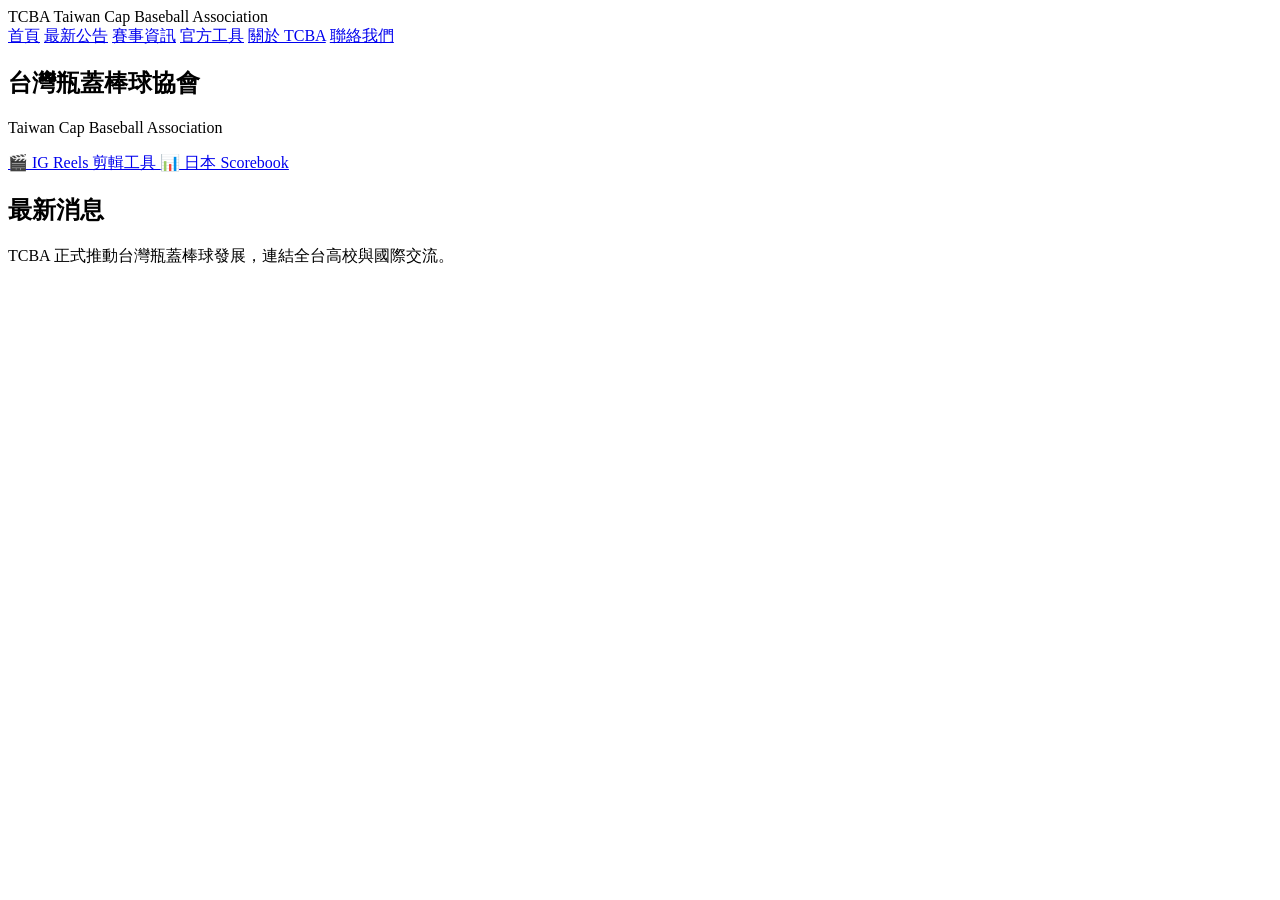
==== index.html @ 567dc0ae "Update index.html" ====
<!DOCTYPE html>
<html lang="zh-TW">

<head>
    <meta charset="UTF-8">
    <meta name="viewport" content="width=device-width, initial-scale=1.0">

    <title>TCBA 台灣瓶蓋棒球協會</title>

    <link rel="stylesheet" href="style.css">
</head>


<body>


<header class="navbar">

    <div class="logo">
        <span class="tcba">
            TCBA
        </span>

        <span class="subtitle">
            Taiwan Cap Baseball Association
        </span>
    </div>


    <nav>
        <a href="#">首頁</a>
        <a href="#">最新公告</a>
        <a href="#">賽事資訊</a>
        <a href="#">官方工具</a>
        <a href="#">關於 TCBA</a>
        <a href="#">聯絡我們</a>
    </nav>

</header>



<section class="hero">

    <h1>
        台灣瓶蓋棒球協會
    </h1>

    <p>
        Taiwan Cap Baseball Association
    </p>

    <div class="buttons">

        <a href="reels/reels.html">
            🎬 IG Reels 剪輯工具
        </a>


        <a href="https://cap-scorebook.com" target="_blank">
            📊 日本 Scorebook
        </a>

    </div>

</section>



<section class="news">

<h2>
最新消息
</h2>

<p>
TCBA 正式推動台灣瓶蓋棒球發展，連結全台高校與國際交流。
</p>

</section>



</body>

</html>
---- style.css ----
/* TCBA Style */
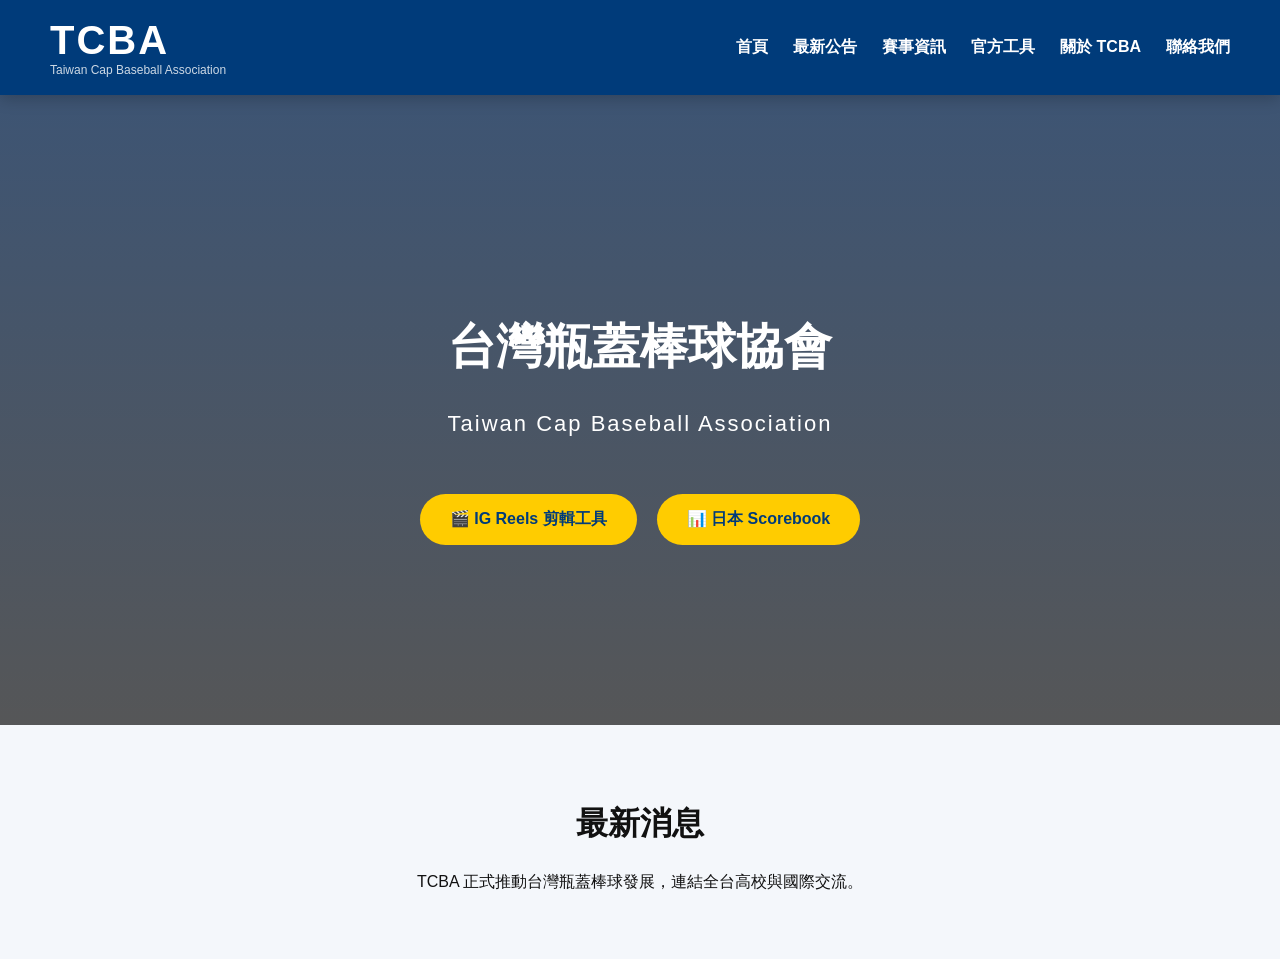
==== commit 48f1a241: "Update index.html" ====
--- a/index.html
+++ b/index.html
@@ -2,6 +2,11 @@
 <html lang="zh-TW">
 
 <head>
+    <style>
+body{
+    background:red;
+}
+</style>
     <meta charset="UTF-8">
     <meta name="viewport" content="width=device-width, initial-scale=1.0">
 
--- a/style.css
+++ b/style.css
@@ -1 +1,198 @@
-/* TCBA Style */
+body{
+    margin:0;
+    font-family:
+    Arial,
+    "Microsoft JhengHei",
+    sans-serif;
+
+    background:#f4f7fb;
+    color:#111;
+}
+
+
+/* 導覽列 */
+
+.navbar{
+
+    position:sticky;
+    top:0;
+
+    background:#003b7a;
+
+    display:flex;
+    justify-content:space-between;
+    align-items:center;
+
+    padding:18px 50px;
+
+    color:white;
+
+    box-shadow:
+    0 4px 15px rgba(0,0,0,.2);
+
+    z-index:10;
+}
+
+
+.logo{
+    display:flex;
+    flex-direction:column;
+}
+
+
+.tcba{
+
+    font-size:40px;
+    font-weight:900;
+    letter-spacing:2px;
+
+}
+
+
+.subtitle{
+
+    font-size:12px;
+    opacity:.8;
+
+}
+
+
+
+nav{
+
+    display:flex;
+    gap:25px;
+
+}
+
+
+nav a{
+
+    color:white;
+    text-decoration:none;
+
+    font-weight:bold;
+
+}
+
+
+nav a:hover{
+
+    color:#ffdf00;
+
+}
+
+
+
+/* 首頁主視覺 */
+
+.hero{
+
+    min-height:70vh;
+
+    display:flex;
+
+    flex-direction:column;
+
+    justify-content:center;
+
+    align-items:center;
+
+    text-align:center;
+
+
+    background:
+
+    linear-gradient(
+    rgba(0,30,70,.75),
+    rgba(0,0,0,.65)
+    ),
+
+    url("https://images.unsplash.com/photo-1566577739112-5180d4bf9390");
+
+
+    background-size:cover;
+
+    background-position:center;
+
+    color:white;
+
+}
+
+
+
+.hero h1{
+
+    font-size:48px;
+
+    margin-bottom:10px;
+
+}
+
+
+
+.hero p{
+
+    font-size:22px;
+
+    letter-spacing:2px;
+
+}
+
+
+
+.buttons{
+
+    margin-top:35px;
+
+    display:flex;
+
+    gap:20px;
+
+}
+
+
+
+.buttons a{
+
+    background:#ffcc00;
+
+    color:#003b7a;
+
+    padding:15px 30px;
+
+    border-radius:30px;
+
+    text-decoration:none;
+
+    font-weight:bold;
+
+    transition:.3s;
+
+}
+
+
+.buttons a:hover{
+
+    transform:translateY(-5px);
+
+}
+
+
+
+/* 最新消息 */
+
+.news{
+
+    padding:50px;
+
+    text-align:center;
+
+}
+
+
+.news h2{
+
+    font-size:32px;
+
+}
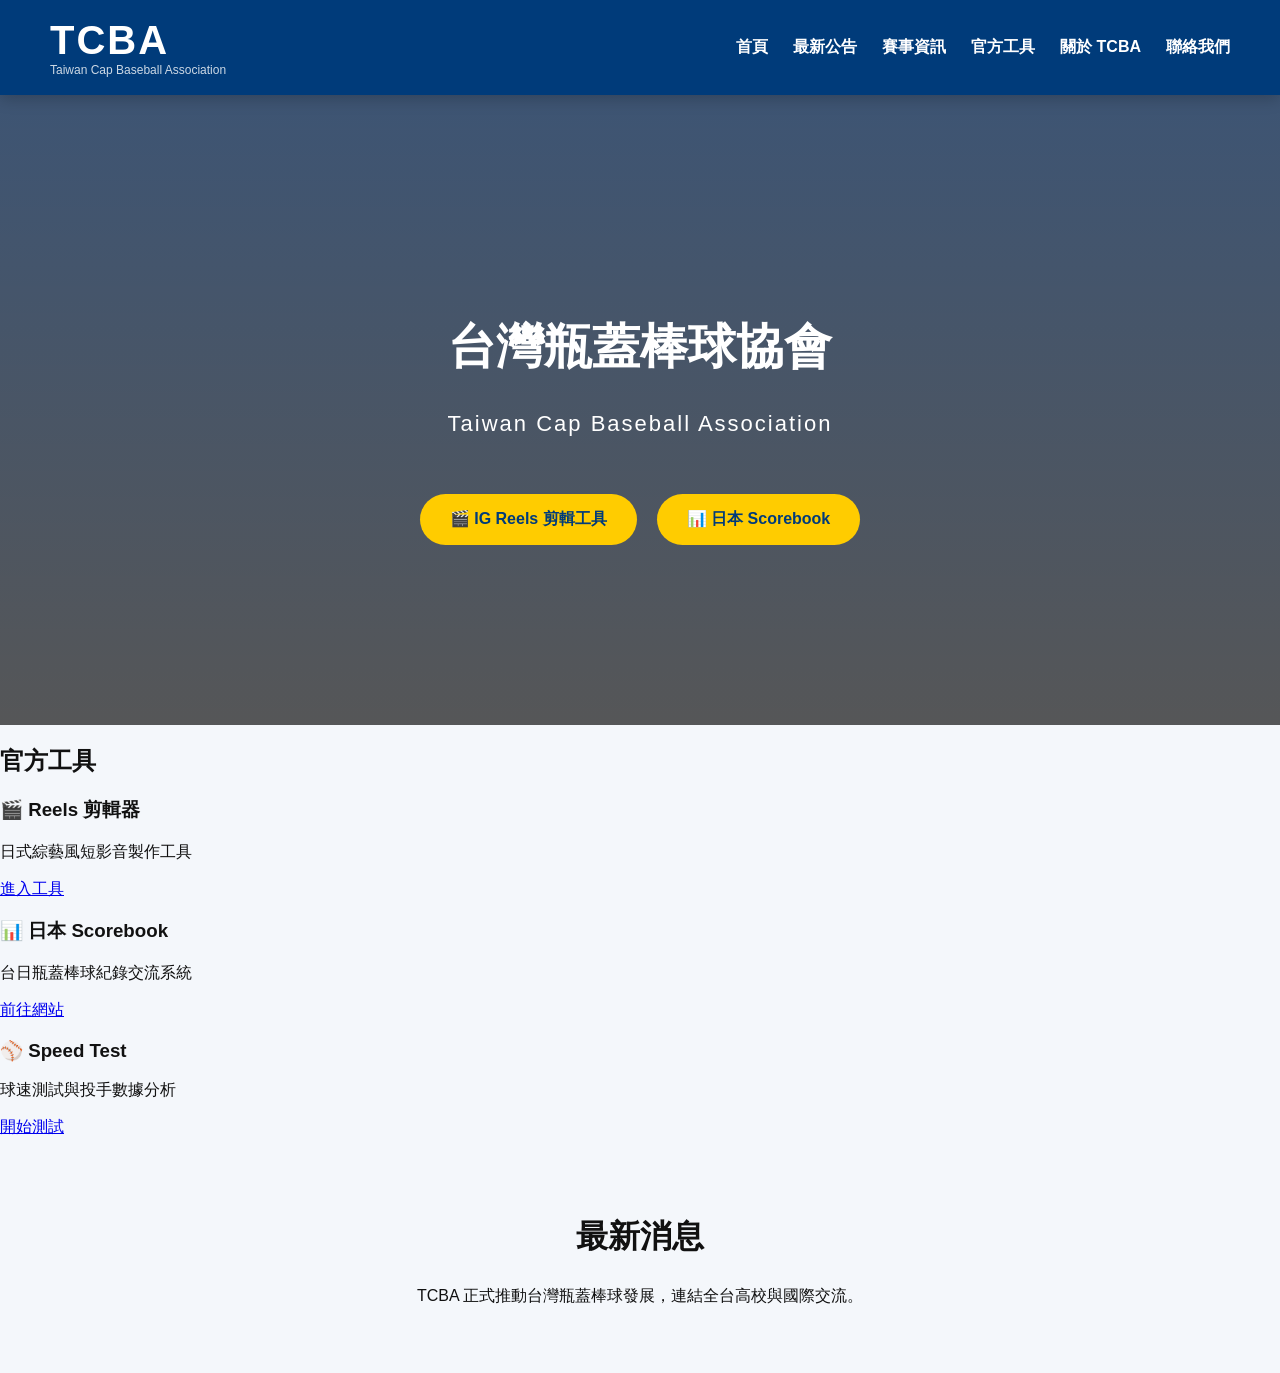
==== commit 1f8c0a89: "Update index.html" ====
--- a/index.html
+++ b/index.html
@@ -2,11 +2,8 @@
 <html lang="zh-TW">
 
 <head>
-    <style>
-body{
-    background:red;
-}
-</style>
+    
+    <link rel="stylesheet" href="style.css">
     <meta charset="UTF-8">
     <meta name="viewport" content="width=device-width, initial-scale=1.0">
 
@@ -57,7 +54,7 @@
 
     <div class="buttons">
 
-        <a href="reels/reels.html">
+        <a href="reels/index.html">
             🎬 IG Reels 剪輯工具
         </a>
 
@@ -70,7 +67,65 @@
 
 </section>
 
+<section class="tools">
 
+<h2>
+官方工具
+</h2>
+
+<div class="tool-container">
+
+
+<div class="tool-card">
+
+<h3>🎬 Reels 剪輯器</h3>
+
+<p>
+日式綜藝風短影音製作工具
+</p>
+
+<a href="reels/index.html">
+進入工具
+</a>
+
+</div>
+
+
+
+<div class="tool-card">
+
+<h3>📊 日本 Scorebook</h3>
+
+<p>
+台日瓶蓋棒球紀錄交流系統
+</p>
+
+<a href="https://cap-scorebook.com" target="_blank">
+前往網站
+</a>
+
+</div>
+
+
+
+<div class="tool-card">
+
+<h3>⚾ Speed Test</h3>
+
+<p>
+球速測試與投手數據分析
+</p>
+
+<a href="speed/">
+開始測試
+</a>
+
+</div>
+
+
+</div>
+
+</section>
 
 <section class="news">
 
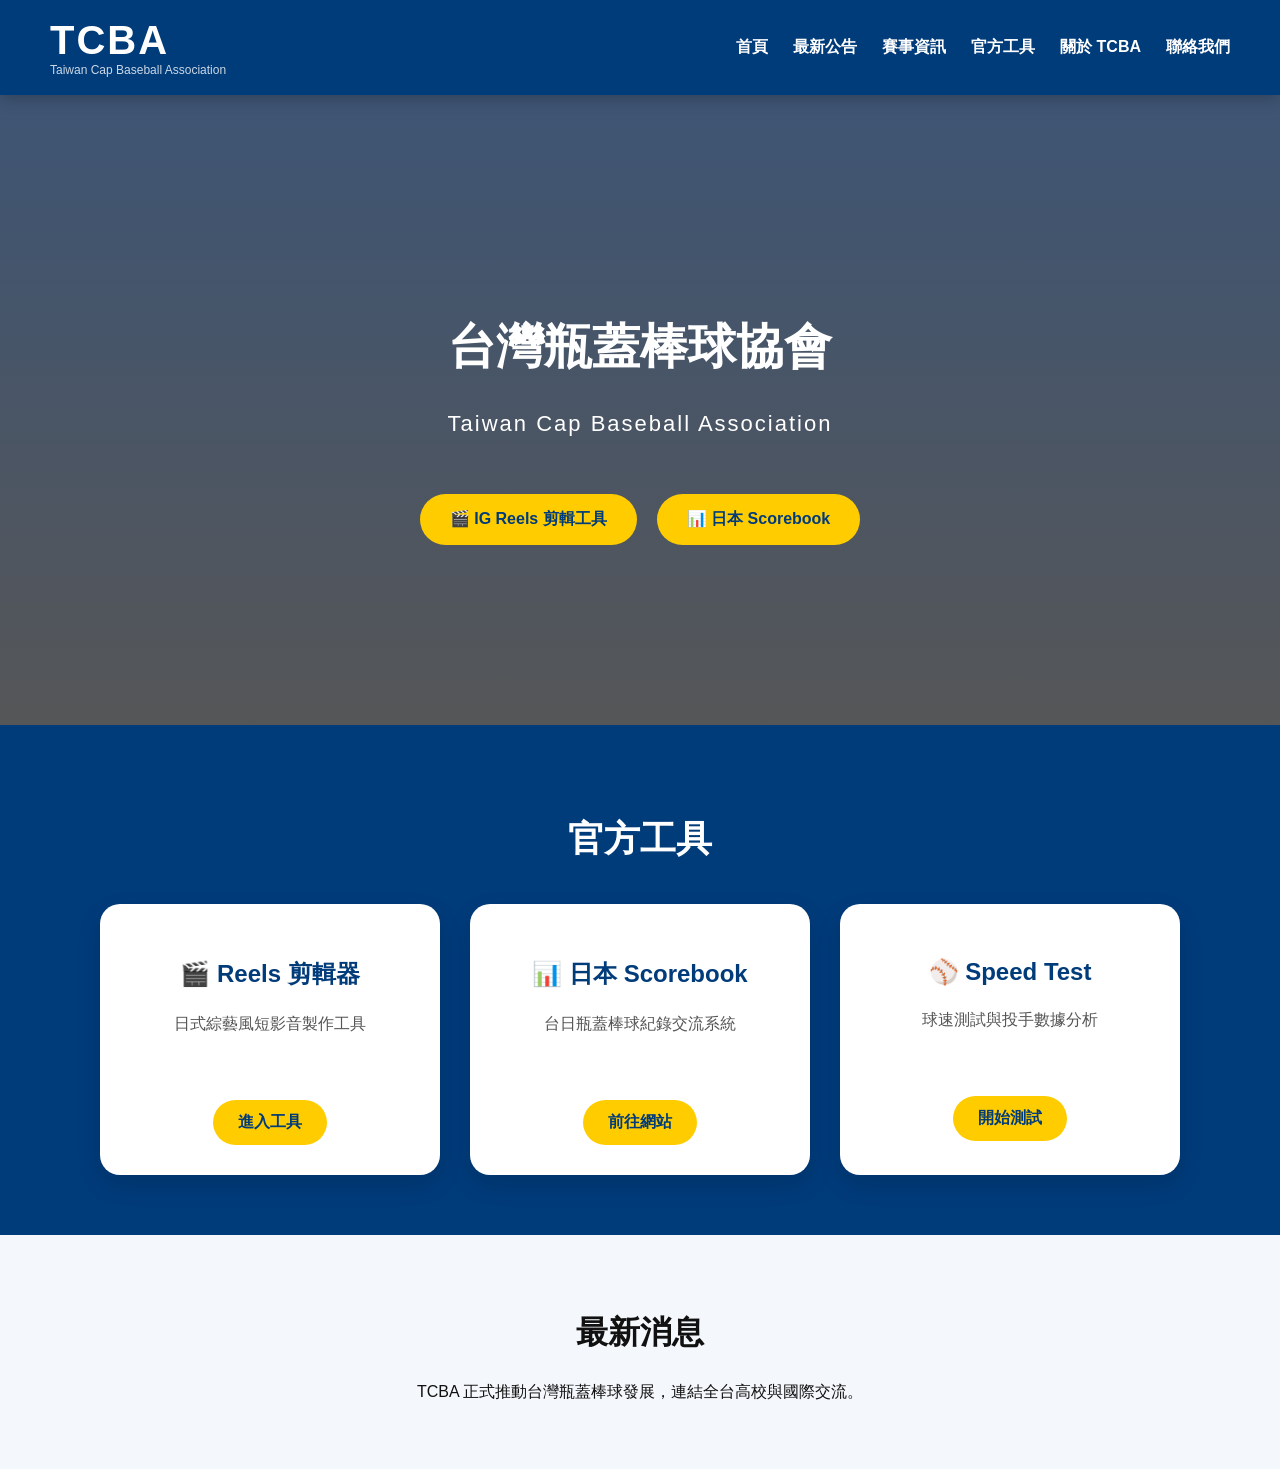
==== commit fda7c708: "Update index.html" ====
--- a/index.html
+++ b/index.html
@@ -116,7 +116,7 @@
 球速測試與投手數據分析
 </p>
 
-<a href="speed/">
+<a href="reels/speed/">
 開始測試
 </a>
 
--- a/style.css
+++ b/style.css
@@ -196,3 +196,116 @@
     font-size:32px;
 
 }
+/* 官方工具區 */
+
+.tools{
+
+    padding:60px 40px;
+
+    text-align:center;
+
+    background:#003b7a;
+
+}
+
+
+.tools h2{
+
+    font-size:36px;
+
+    margin-bottom:40px;
+    color:white;
+
+}
+
+
+
+.tool-container{
+
+    display:flex;
+
+    justify-content:center;
+
+    gap:30px;
+
+    flex-wrap:wrap;
+
+}
+
+
+
+.tool-card{
+
+    width:280px;
+
+    background:white;
+
+    border-radius:20px;
+
+    padding:30px;
+
+    box-shadow:
+    0 10px 25px rgba(0,0,0,.12);
+
+    transition:.3s;
+
+}
+
+
+
+.tool-card:hover{
+
+    transform:translateY(-8px);
+
+}
+
+
+
+.tool-card h3{
+
+    font-size:24px;
+
+    color:#003b7a;
+
+}
+
+
+
+.tool-card p{
+
+    color:#555;
+
+    min-height:50px;
+
+}
+
+
+
+.tool-card a{
+
+    display:inline-block;
+
+    margin-top:20px;
+
+    padding:12px 25px;
+
+    background:#ffcc00;
+
+    color:#003b7a;
+    
+    text-decoration:none;
+
+    border-radius:30px;
+
+    font-weight:bold;
+
+}
+
+
+.tool-card a:hover{
+
+    background:#ffcc00;
+
+    color:#003b7a;
+
+}
--- a/style.css
+++ b/style.css
@@ -196,3 +196,116 @@
     font-size:32px;
 
 }
+/* 官方工具區 */
+
+.tools{
+
+    padding:60px 40px;
+
+    text-align:center;
+
+    background:#003b7a;
+
+}
+
+
+.tools h2{
+
+    font-size:36px;
+
+    margin-bottom:40px;
+    color:white;
+
+}
+
+
+
+.tool-container{
+
+    display:flex;
+
+    justify-content:center;
+
+    gap:30px;
+
+    flex-wrap:wrap;
+
+}
+
+
+
+.tool-card{
+
+    width:280px;
+
+    background:white;
+
+    border-radius:20px;
+
+    padding:30px;
+
+    box-shadow:
+    0 10px 25px rgba(0,0,0,.12);
+
+    transition:.3s;
+
+}
+
+
+
+.tool-card:hover{
+
+    transform:translateY(-8px);
+
+}
+
+
+
+.tool-card h3{
+
+    font-size:24px;
+
+    color:#003b7a;
+
+}
+
+
+
+.tool-card p{
+
+    color:#555;
+
+    min-height:50px;
+
+}
+
+
+
+.tool-card a{
+
+    display:inline-block;
+
+    margin-top:20px;
+
+    padding:12px 25px;
+
+    background:#ffcc00;
+
+    color:#003b7a;
+    
+    text-decoration:none;
+
+    border-radius:30px;
+
+    font-weight:bold;
+
+}
+
+
+.tool-card a:hover{
+
+    background:#ffcc00;
+
+    color:#003b7a;
+
+}
